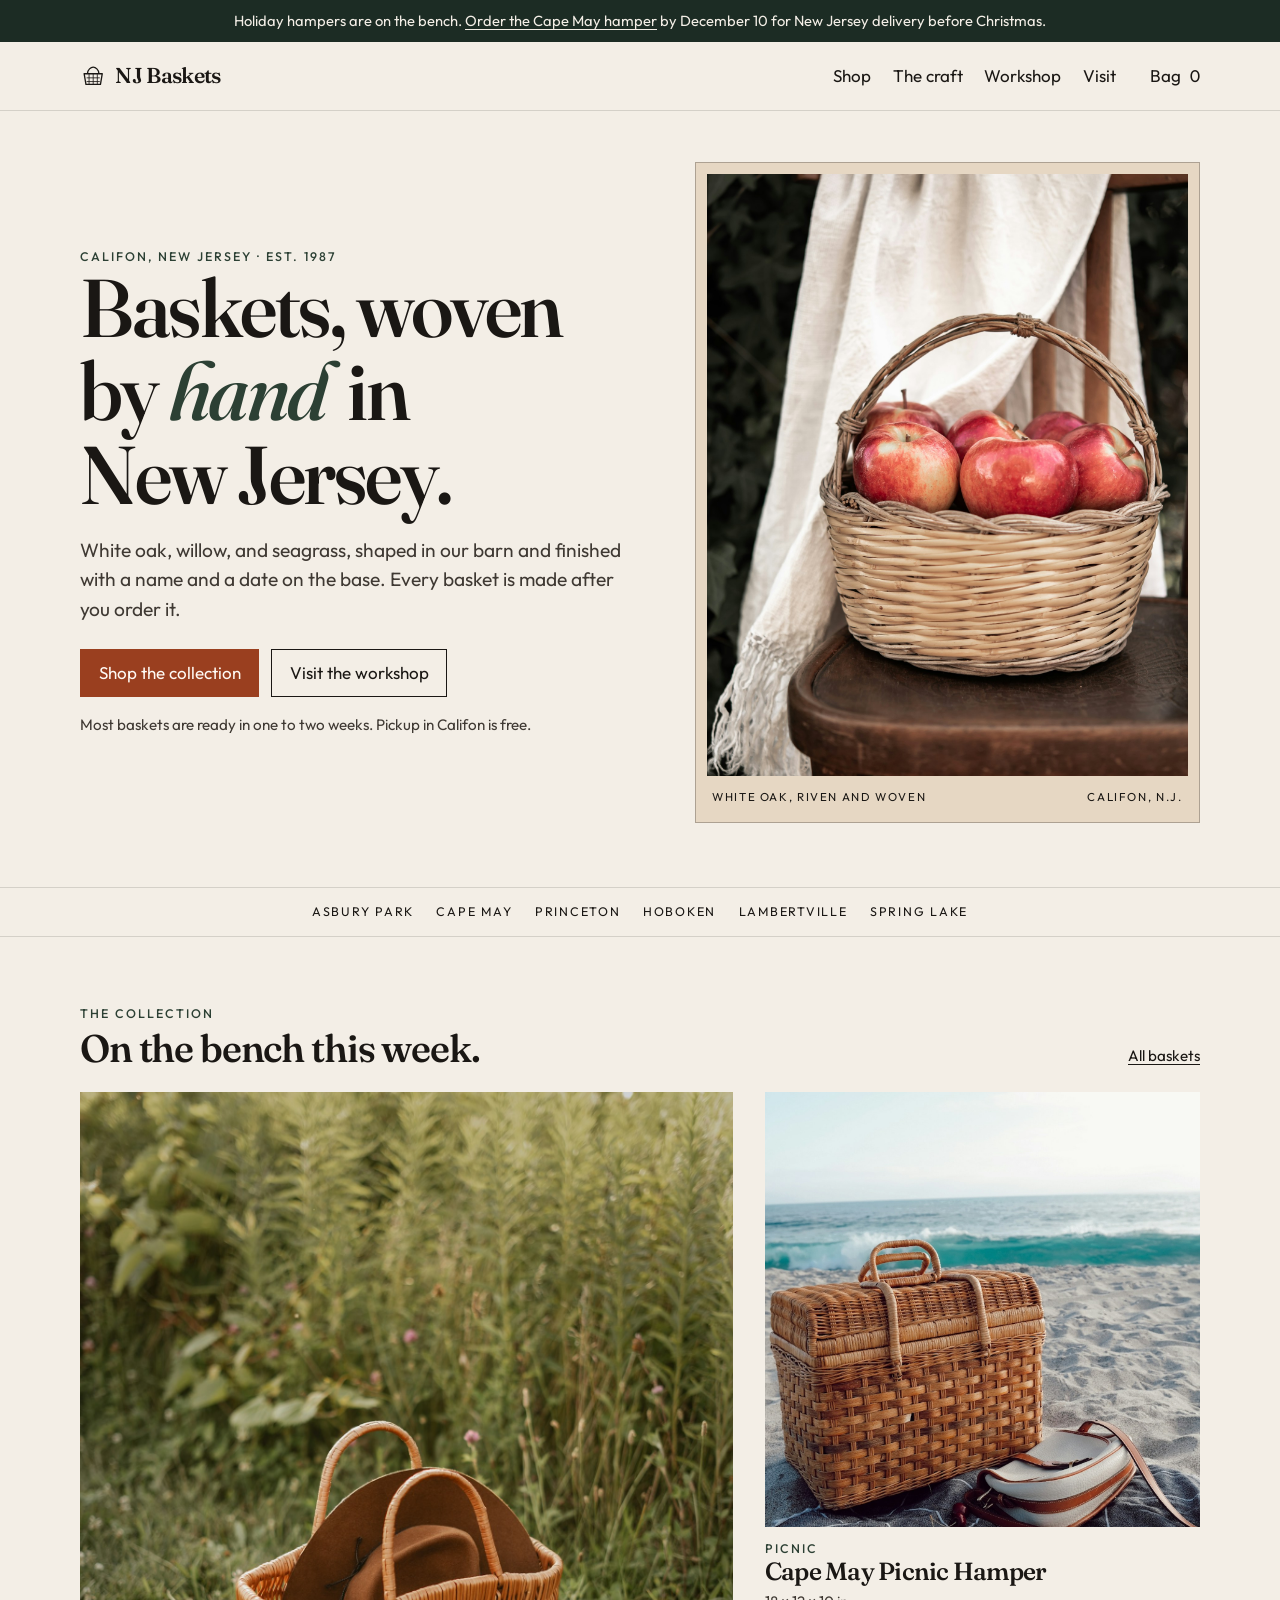
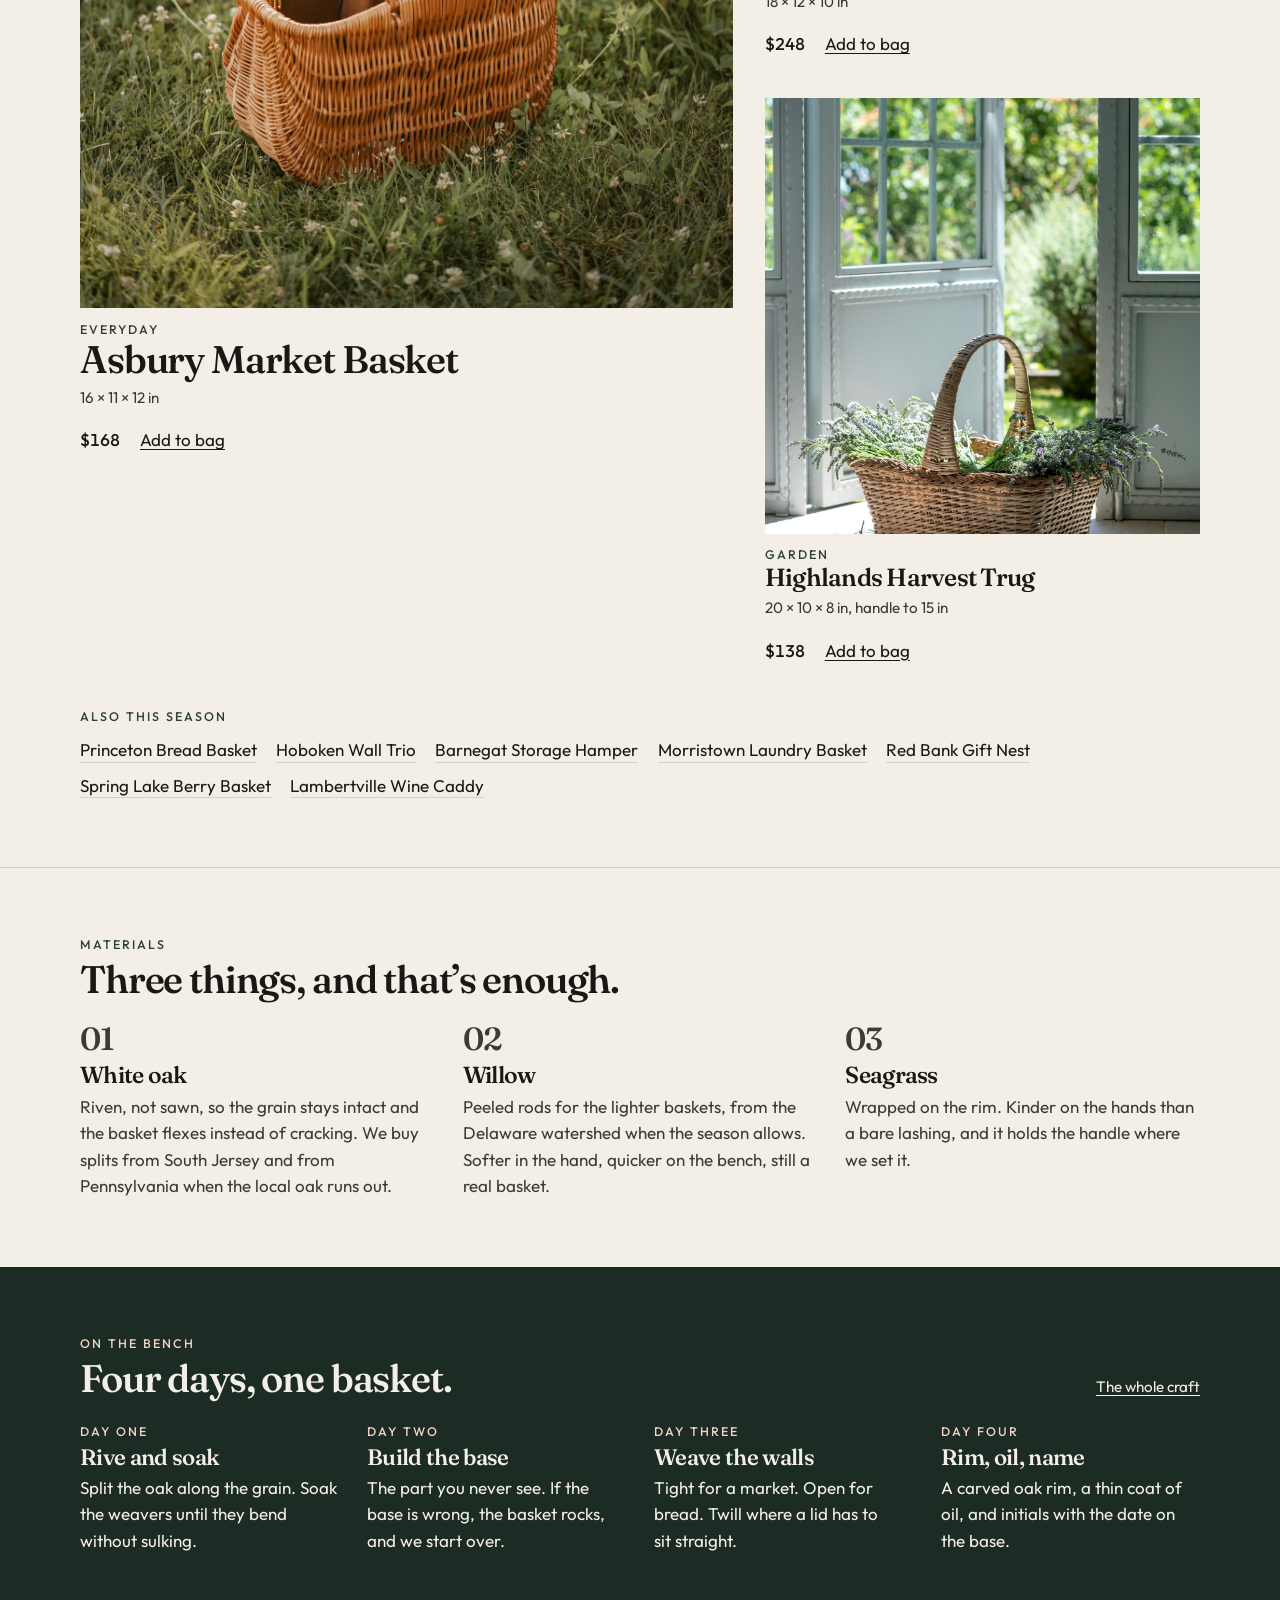
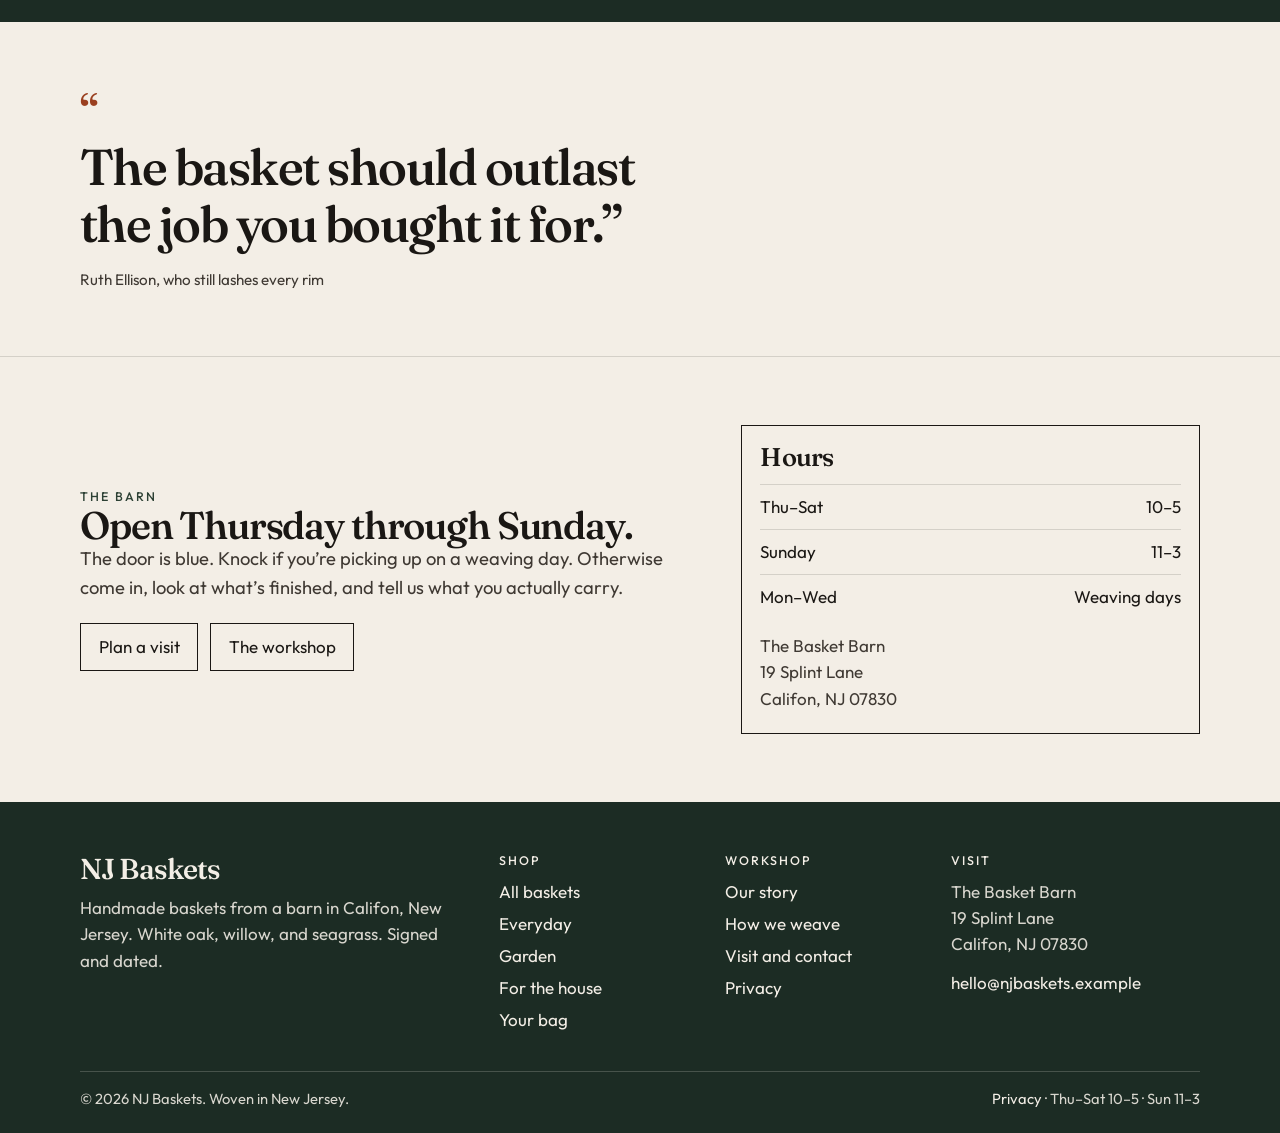
==== index.html @ c44dd6b9 "made site" ====
<!DOCTYPE html>
<html lang="en">
<head>
  <meta charset="utf-8">
  <meta name="viewport" content="width=device-width, initial-scale=1">
  <title>NJ Baskets · Handmade in New Jersey</title>
  <meta name="description" content="Handmade baskets woven to order in Califon, New Jersey. White oak, willow, and seagrass. Market baskets, picnic hampers, garden trugs, and more.">
  <link rel="icon" href="favicon.svg" type="image/svg+xml">
  <link rel="preconnect" href="https://fonts.googleapis.com">
  <link rel="preconnect" href="https://fonts.gstatic.com" crossorigin>
  <link href="https://fonts.googleapis.com/css2?family=Fraunces:ital,opsz,wght@0,9..144,500..700;1,9..144,500..700&family=Outfit:wght@400;500;600&display=swap" rel="stylesheet">
  <link rel="stylesheet" href="css/styles.css">
</head>
<body data-page="home">
  <a class="skip" href="#main">Skip to content</a>
  <div class="announce">
    <p class="wrap announce-inner">Holiday hampers are on the bench. <a href="basket.html?id=cape-may-hamper">Order the Cape May hamper</a> by December 10 for New Jersey delivery before Christmas.</p>
  </div>
  <header class="site-header">
    <div class="wrap header-bar">
      <a class="logo" href="index.html">
        <svg class="logo-mark" viewBox="0 0 32 32" aria-hidden="true" focusable="false">
          <path d="M5 13h22l-2.2 13H7.2L5 13z" fill="none" stroke="currentColor" stroke-width="1.6" stroke-linejoin="round"/>
          <path d="M9 13c.2-5 4.2-8 7-8s6.8 3 7 8" fill="none" stroke="currentColor" stroke-width="1.6"/>
          <path d="M11 13.5v12M16 13v12.5M21 13.5v12M8 18h16M8 22.5h16" stroke="currentColor" stroke-width="1"/>
        </svg>
        <span>NJ Baskets</span>
      </a>
      <button class="nav-toggle" type="button" aria-expanded="false" aria-controls="site-nav">Menu</button>
      <nav class="site-nav" id="site-nav" aria-label="Primary">
        <a href="shop.html">Shop</a>
        <a href="craft.html">The craft</a>
        <a href="about.html">Workshop</a>
        <a href="visit.html">Visit</a>
      </nav>
      <a class="bag-link" href="cart.html">Bag <span class="bag-count" data-cart-count>0</span></a>
    </div>
  </header>
  <main id="main">
    <div class="wrap hero">
      <div class="hero-grid">
        <div>
          <p class="kicker">Califon, New Jersey · Est. 1987</p>
          <h1>Baskets, woven by <em>hand</em> in New Jersey.</h1>
          <p class="lede">White oak, willow, and seagrass, shaped in our barn and finished with a name and a date on the base. Every basket is made after you order it.</p>
          <div class="actions">
            <a class="btn btn-primary" href="shop.html">Shop the collection</a>
            <a class="btn" href="visit.html">Visit the workshop</a>
          </div>
          <p class="fine">Most baskets are ready in one to two weeks. Pickup in Califon is free.</p>
        </div>
        <figure class="hero-figure">
          <img src="images/hero.jpg" width="1200" height="1500" alt="A woven market basket of red apples on a wooden chair, with a linen cloth behind it.">
          <figcaption>
            <span>White oak, riven and woven</span>
            <span>Califon, N.J.</span>
          </figcaption>
        </figure>
      </div>
    </div>
    <nav class="town-bar" aria-label="Baskets named for New Jersey places">
      <ul class="towns wrap">
        <li><a href="basket.html?id=asbury-market">Asbury Park</a></li>
        <li><a href="basket.html?id=cape-may-hamper">Cape May</a></li>
        <li><a href="basket.html?id=princeton-bread">Princeton</a></li>
        <li><a href="basket.html?id=hoboken-wall">Hoboken</a></li>
        <li><a href="basket.html?id=lambertville-caddy">Lambertville</a></li>
        <li><a href="basket.html?id=spring-lake-berry">Spring Lake</a></li>
      </ul>
    </nav>
    <section class="section">
      <div class="wrap">
        <div class="section-head">
          <div>
            <p class="kicker">The collection</p>
            <h2>On the bench this week.</h2>
          </div>
          <a href="shop.html">All baskets</a>
        </div>
        <noscript class="noscript">The basket pictures need JavaScript. Write <a href="mailto:hello@njbaskets.example">hello@njbaskets.example</a> and we’ll tell you what’s on the bench.</noscript>
        <div id="featured" class="featured-grid"></div>
        <div class="also">
          <p class="kicker">Also this season</p>
          <ul id="also-list" class="also-list"></ul>
        </div>
      </div>
    </section>
    <section class="section">
      <div class="wrap">
        <div class="section-head">
          <div>
            <p class="kicker">Materials</p>
            <h2>Three things, and that’s enough.</h2>
          </div>
        </div>
        <ul class="materials">
          <li>
            <p class="num">01</p>
            <h3>White oak</h3>
            <p>Riven, not sawn, so the grain stays intact and the basket flexes instead of cracking. We buy splits from South Jersey and from Pennsylvania when the local oak runs out.</p>
          </li>
          <li>
            <p class="num">02</p>
            <h3>Willow</h3>
            <p>Peeled rods for the lighter baskets, from the Delaware watershed when the season allows. Softer in the hand, quicker on the bench, still a real basket.</p>
          </li>
          <li>
            <p class="num">03</p>
            <h3>Seagrass</h3>
            <p>Wrapped on the rim. Kinder on the hands than a bare lashing, and it holds the handle where we set it.</p>
          </li>
        </ul>
      </div>
    </section>
    <section class="band">
      <div class="wrap band-inner">
        <div class="section-head">
          <div>
            <p class="kicker">On the bench</p>
            <h2>Four days, one basket.</h2>
          </div>
          <a href="craft.html">The whole craft</a>
        </div>
        <ol class="band-steps">
          <li>
            <p class="kicker">Day one</p>
            <h3>Rive and soak</h3>
            <p>Split the oak along the grain. Soak the weavers until they bend without sulking.</p>
          </li>
          <li>
            <p class="kicker">Day two</p>
            <h3>Build the base</h3>
            <p>The part you never see. If the base is wrong, the basket rocks, and we start over.</p>
          </li>
          <li>
            <p class="kicker">Day three</p>
            <h3>Weave the walls</h3>
            <p>Tight for a market. Open for bread. Twill where a lid has to sit straight.</p>
          </li>
          <li>
            <p class="kicker">Day four</p>
            <h3>Rim, oil, name</h3>
            <p>A carved oak rim, a thin coat of oil, and initials with the date on the base.</p>
          </li>
        </ol>
      </div>
    </section>
    <section class="section quote-section">
      <div class="wrap">
        <blockquote class="pull">
          <p>The basket should outlast the job you bought it for.”</p>
          <footer>Ruth Ellison, who still lashes every rim</footer>
        </blockquote>
      </div>
    </section>
    <section class="section">
      <div class="wrap workshop-tease">
        <div>
          <p class="kicker">The barn</p>
          <h2>Open Thursday through Sunday.</h2>
          <p class="lede">The door is blue. Knock if you’re picking up on a weaving day. Otherwise come in, look at what’s finished, and tell us what you actually carry.</p>
          <div class="actions" style="margin-top:1.25rem">
            <a class="btn" href="visit.html">Plan a visit</a>
            <a class="btn" href="about.html">The workshop</a>
          </div>
        </div>
        <div class="hours-card">
          <h3>Hours</h3>
          <dl class="hours-list">
            <div><dt>Thu–Sat</dt><dd>10–5</dd></div>
            <div><dt>Sunday</dt><dd>11–3</dd></div>
            <div><dt>Mon–Wed</dt><dd>Weaving days</dd></div>
          </dl>
          <p>The Basket Barn<br>19 Splint Lane<br>Califon, NJ 07830</p>
        </div>
      </div>
    </section>
  </main>
  <footer class="site-footer">
    <div class="wrap">
      <div class="footer-grid">
        <div>
          <a class="logo logo-footer" href="index.html">NJ Baskets</a>
          <p class="footer-note">Handmade baskets from a barn in Califon, New Jersey. White oak, willow, and seagrass. Signed and dated.</p>
        </div>
        <div>
          <h2>Shop</h2>
          <ul>
            <li><a href="shop.html">All baskets</a></li>
            <li><a href="shop.html?cat=Everyday">Everyday</a></li>
            <li><a href="shop.html?cat=Garden">Garden</a></li>
            <li><a href="shop.html?cat=Home">For the house</a></li>
            <li><a href="cart.html">Your bag</a></li>
          </ul>
        </div>
        <div>
          <h2>Workshop</h2>
          <ul>
            <li><a href="about.html">Our story</a></li>
            <li><a href="craft.html">How we weave</a></li>
            <li><a href="visit.html">Visit and contact</a></li>
            <li><a href="privacy.html">Privacy</a></li>
          </ul>
        </div>
        <div>
          <h2>Visit</h2>
          <p>The Basket Barn<br>19 Splint Lane<br>Califon, NJ 07830</p>
          <p style="margin-top:0.75rem"><a href="mailto:hello@njbaskets.example">hello@njbaskets.example</a></p>
        </div>
      </div>
      <div class="footer-base">
        <p>© 2026 NJ Baskets. Woven in New Jersey.</p>
        <p><a href="privacy.html">Privacy</a> · Thu–Sat 10–5 · Sun 11–3</p>
      </div>
    </div>
  </footer>
  <script src="js/products.js"></script>
  <script src="js/site.js"></script>
</body>
</html>
---- css/styles.css ----
:root {
  --paper: #f3eee6;
  --paper-2: #e7e0d4;
  --ink: #1a1714;
  --ink-soft: #3f3933;
  --moss: #2c4034;
  --moss-deep: #1c2c24;
  --clay: #9a3f1f;
  --clay-deep: #7c3016;
  --line: rgba(26, 23, 20, 0.14);
  --serif: "Fraunces", "Iowan Old Style", Palatino, "Palatino Linotype", Georgia, serif;
  --sans: Outfit, "Avenir Next", "Segoe UI", sans-serif;
  --shadow: 0 16px 40px rgba(26, 23, 20, 0.08);
  color-scheme: light;
}

*,
*::before,
*::after { box-sizing: border-box; }

* { margin: 0; }

html { scroll-padding-top: 5rem; }

body {
  min-height: 100vh;
  font-family: var(--sans);
  font-size: 1.0625rem;
  line-height: 1.55;
  font-weight: 400;
  color: var(--ink);
  background: var(--paper);
  -webkit-font-smoothing: antialiased;
  text-rendering: optimizeLegibility;
}

img, svg { display: block; max-width: 100%; }

button, input, select, textarea { font: inherit; color: inherit; }

button { cursor: pointer; }

ul, ol { list-style: none; padding: 0; }

a { color: inherit; text-underline-offset: 0.18em; }

h1, h2, h3, .logo, .pull, .person-mark, .num, .facts strong, .detail-price {
  font-family: var(--serif);
  font-optical-sizing: auto;
  font-weight: 560;
  letter-spacing: -0.03em;
  line-height: 1.05;
}

h1, h2, h3, p { text-wrap: pretty; }

h1, h2 { text-wrap: balance; }

h1 { font-size: clamp(2.7rem, 6vw, 5.2rem); line-height: 0.96; }

h2 { font-size: clamp(1.8rem, 3vw, 2.6rem); }

h3 { font-size: 1.45rem; }

::selection { background: #e7c2b0; color: var(--ink); }

:focus-visible {
  outline: 2px solid var(--ink);
  outline-offset: 3px;
}

[hidden] { display: none !important; }

.sr-only {
  position: absolute;
  width: 1px;
  height: 1px;
  padding: 0;
  margin: -1px;
  overflow: hidden;
  clip: rect(0, 0, 0, 0);
  white-space: nowrap;
  border: 0;
}

.wrap {
  width: min(1120px, calc(100% - 2rem));
  margin-inline: auto;
}

.skip {
  position: absolute;
  left: 1rem;
  top: -4rem;
  background: var(--ink);
  color: var(--paper);
  padding: 0.55rem 0.8rem;
  z-index: 80;
  text-decoration: none;
}

.skip:focus { top: 0.75rem; }

.kicker {
  font-family: var(--sans);
  font-size: 0.78rem;
  font-weight: 500;
  letter-spacing: 0.16em;
  text-transform: uppercase;
  color: var(--moss);
  line-height: 1.4;
}

.lede {
  font-size: 1.15rem;
  max-width: 40rem;
  color: var(--ink-soft);
}

.fine { color: var(--ink-soft); font-size: 0.95rem; }

.fine a, .lede a, .prose a, .announce a { text-decoration: underline; }

.announce {
  background: var(--moss-deep);
  color: var(--paper);
  font-size: 0.92rem;
}

.announce-inner { padding: 0.6rem 0; text-align: center; }

.announce a { color: inherit; }

.site-header {
  position: sticky;
  top: 0;
  z-index: 30;
  background: var(--paper);
  border-bottom: 1px solid var(--line);
}

.header-bar {
  display: flex;
  align-items: center;
  gap: 0.75rem;
  min-height: 4.25rem;
}

.logo {
  display: inline-flex;
  align-items: center;
  gap: 0.55rem;
  text-decoration: none;
  font-size: 1.35rem;
  color: var(--ink);
}

.logo-mark { width: 1.65rem; height: 1.65rem; flex: none; }

.site-nav {
  margin-left: auto;
  display: flex;
  align-items: center;
  gap: 1.35rem;
}

.site-nav a, .bag-link, .towns a, .site-footer a, .crumbs a, .card-link {
  text-decoration: none;
}

.site-nav a:hover,
.bag-link:hover,
.towns a:hover,
.site-footer a:hover,
.crumbs a:hover { text-decoration: underline; }

.site-nav a[aria-current="page"],
.bag-link[aria-current="page"] { text-decoration: underline; text-underline-offset: 0.28em; }

.bag-link { margin-left: 1.4rem; white-space: nowrap; }

.bag-count { font-variant-numeric: tabular-nums; margin-left: 0.3rem; }

.nav-toggle {
  display: none;
  background: transparent;
  border: 1px solid var(--ink);
  min-height: 2.5rem;
  padding: 0 0.7rem;
}

.hero { padding: 2.6rem 0 3.2rem; }

.hero h1 { font-size: clamp(3rem, 6.4vw, 5.5rem); line-height: 1.02; }

.hero h1 em { font-style: italic; font-weight: 520; color: var(--moss); padding-right: 0.12em; }

.hero .lede { margin: 1.2rem 0 1.5rem; font-size: 1.2rem; }

.hero-grid, .detail, .visit-layout, .cart-layout, .split, .workshop-tease, .two, .featured-grid {
  display: grid;
  gap: 2rem;
}

.hero-figure {
  margin: 0;
  background: #e6d7c3;
  padding: 0.75rem 0.75rem 0.9rem;
  box-shadow: inset 0 0 0 1px rgba(26, 23, 20, 0.28);
}

.hero-figure img {
  width: 100%;
  height: auto;
  aspect-ratio: 4 / 5;
  object-fit: cover;
}

.hero-figure figcaption {
  display: flex;
  justify-content: space-between;
  gap: 1rem;
  padding: 0.75rem 0.35rem 0.15rem;
  font-size: 0.72rem;
  letter-spacing: 0.14em;
  text-transform: uppercase;
}

.actions { display: flex; flex-wrap: wrap; gap: 0.75rem; }

.hero .fine { margin-top: 1rem; }

.btn, .nav-toggle, .filters button, .text-btn, .qty button {
  transition: background-color 160ms ease, color 160ms ease, border-color 160ms ease;
}

.btn {
  display: inline-flex;
  align-items: center;
  justify-content: center;
  min-height: 3rem;
  padding: 0.7rem 1.1rem;
  border: 1px solid var(--ink);
  background: transparent;
  text-decoration: none;
  line-height: 1;
}

.btn:hover { background: var(--ink); color: var(--paper); }

.btn-primary {
  background: var(--clay);
  border-color: var(--clay);
  color: #fffaf4;
}

.btn-primary:hover { background: var(--clay-deep); border-color: var(--clay-deep); color: #fffaf4; }

.town-bar {
  border-top: 1px solid var(--line);
  border-bottom: 1px solid var(--line);
}

.towns {
  display: flex;
  flex-wrap: wrap;
  justify-content: center;
  gap: 0.7rem 1.4rem;
  padding: 0.9rem 0;
  font-size: 0.78rem;
  letter-spacing: 0.14em;
  text-transform: uppercase;
}

.section { padding: 4.25rem 0; }

.section + .section { border-top: 1px solid var(--line); }

.section-head {
  display: flex;
  justify-content: space-between;
  align-items: end;
  gap: 1rem;
  margin-bottom: 1.5rem;
}

.section-head .kicker { margin-bottom: 0.35rem; }

.section-head a { text-decoration: underline; text-underline-offset: 0.2em; font-size: 0.95rem; }

.product-grid, .feature-side {
  display: grid;
  gap: 2rem 1.25rem;
}

.product-card { display: flex; flex-direction: column; min-width: 0; }

.card-link {
  color: inherit;
  display: grid;
  gap: 0.8rem;
}

.card-link:hover h2,
.card-link:hover h3 { text-decoration: underline; text-underline-offset: 0.14em; }

.card-art {
  position: relative;
  aspect-ratio: 1;
  overflow: hidden;
}

.card-art img,
.detail-art img,
.cart-thumb img {
  position: absolute;
  inset: 0;
  width: 100%;
  height: 100%;
  object-fit: cover;
}

.card-link:hover .card-art { filter: brightness(0.97); }

.card-copy h2, .card-copy h3 { font-size: 1.55rem; line-height: 1.12; }

.card-size { color: var(--ink-soft); font-size: 0.95rem; margin-top: 0.3rem; }

.card-buy {
  display: flex;
  justify-content: flex-start;
  align-items: baseline;
  gap: 1.25rem;
  margin-top: 0.55rem;
}

.price { font-variant-numeric: tabular-nums; font-weight: 500; }

.text-btn {
  background: none;
  border: 0;
  padding: 0.35rem 0;
  min-height: 2.75rem;
  text-decoration: underline;
  text-underline-offset: 0.18em;
}

.text-btn:hover { color: var(--clay); }

.panel-sand { background: #e7dccb; }
.panel-moss { background: #d7e0d8; }
.panel-clay { background: #f0d9cc; }
.panel-ink { background: #e4ddd2; }

.also { margin-top: 2.2rem; display: grid; gap: 0.75rem; }

.also-list { display: flex; flex-wrap: wrap; gap: 0.55rem 1.2rem; }

.also-list a {
  text-decoration: none;
  border-bottom: 1px solid var(--line);
  padding-bottom: 0.1rem;
}

.also-list a:hover { border-color: var(--ink); }

.materials, .people, .band-steps { display: grid; gap: 1.75rem; }

.num, .person-mark {
  font-size: 2rem;
  color: var(--clay);
  line-height: 1;
}

.materials h3, .person h3 { margin: 0.45rem 0; }

.materials p, .person p, .prose p, .seasons p { color: var(--ink-soft); }

.band { background: var(--moss-deep); color: var(--paper); }

.band-inner { padding: 4.25rem 0; }

.band .kicker { color: #f0d2c4; }

.band a { color: inherit; }

.band :focus-visible, .site-footer :focus-visible { outline-color: #fffaf4; }

.band-steps { margin-top: 0.5rem; }

.steps { display: grid; }

.page > section:not(.section) { margin-top: 2.5rem; }

.prose h2:not(:first-child) { margin-top: 0.85rem; }

.band-steps li, .steps li { display: grid; gap: 0.35rem; align-content: start; }

.band-steps h3 { font-size: 1.4rem; }

.pull {
  max-width: 12em;
  font-size: clamp(2rem, 4vw, 3.15rem);
  line-height: 1.12;
}

.pull p::before {
  content: "“";
  display: block;
  color: var(--clay);
  font-size: 0.85em;
  line-height: 1;
  margin-bottom: 0.15em;
}

.pull footer {
  margin-top: 1.15rem;
  font-family: var(--sans);
  font-size: 0.95rem;
  font-weight: 400;
  letter-spacing: 0;
  color: var(--ink-soft);
}

.hours-card {
  border: 1px solid var(--ink);
  padding: 1.15rem 1.15rem 1.3rem;
  display: grid;
  gap: 0.85rem;
}

.hours-card h2, .hours-card h3 { font-size: 1.6rem; }

.hours-list div, .specs div, .cart-line, .subtotal-row, .seasons li, .steps li {
  border-top: 1px solid var(--line);
}

.hours-list div {
  display: flex;
  justify-content: space-between;
  gap: 1rem;
  padding: 0.55rem 0;
}

.hours-card p { color: var(--ink-soft); }

.page { padding-bottom: 4rem; }

.page-intro { padding: 3rem 0 1.4rem; }

.page-intro .kicker { margin-bottom: 0.7rem; }

.page-intro .lede { margin-top: 0.9rem; }

.prose { max-width: 40rem; display: grid; gap: 1rem; }

.facts {
  display: grid;
  grid-template-columns: 1fr 1fr;
  gap: 1px;
  background: var(--line);
  border: 1px solid var(--line);
  margin: 2.2rem 0;
}

.facts div { background: var(--paper); padding: 1rem; }

.facts strong { display: block; font-size: 1.8rem; margin-bottom: 0.25rem; }

.facts span, .role { color: var(--ink-soft); }

.role { font-size: 0.95rem; margin: 0.2rem 0 0.55rem; }

.person-mark { font-size: 2.8rem; }

.seasons { margin-top: 1rem; }

.seasons li, .steps li { padding: 1rem 0; }

.care { display: grid; gap: 0.75rem; }

.care li {
  padding: 0.15rem 0 0.15rem 0.9rem;
  border-left: 2px solid var(--clay);
  color: var(--ink-soft);
}

.filters {
  display: flex;
  flex-wrap: wrap;
  gap: 0.5rem;
  margin: 0.4rem 0 0.8rem;
}

.filters button {
  background: transparent;
  border: 1px solid var(--line);
  min-height: 2.6rem;
  padding: 0.3rem 0.75rem;
}

.filters button[aria-pressed="true"] {
  background: var(--ink);
  border-color: var(--ink);
  color: var(--paper);
}

.filter-count { opacity: 0.7; margin-left: 0.2rem; font-variant-numeric: tabular-nums; }

#shop-count { margin-bottom: 1.4rem; }

.custom-note, .wholesale {
  margin-top: 3rem;
  padding-top: 1.5rem;
  border-top: 1px solid var(--line);
  display: grid;
  gap: 0.8rem;
  max-width: 38rem;
}

.noscript {
  padding: 0.9rem 1rem;
  border: 1px solid var(--line);
  margin-bottom: 1rem;
}

.crumbs { font-size: 0.9rem; margin-bottom: 0.8rem; }

.detail-art {
  position: relative;
  aspect-ratio: 4 / 5;
  min-height: 320px;
  overflow: hidden;
}

.detail-copy h1 { font-size: clamp(2.4rem, 4.4vw, 4rem); }

.detail-price { font-size: 2rem; margin: 0.55rem 0 0.35rem; }

.detail-copy .lede { margin: 0.4rem 0 0.2rem; }

.buy-row { display: flex; flex-wrap: wrap; gap: 0.75rem; margin: 1.15rem 0 0.75rem; }

.buy-row .btn { flex: 1 1 12rem; }

.qty {
  display: inline-flex;
  border: 1px solid var(--ink);
  background: var(--paper);
}

.qty button, .qty input {
  width: 2.75rem;
  height: 2.75rem;
  border: 0;
  background: transparent;
  text-align: center;
}

.qty input { width: 2.5rem; }

.specs { margin: 1.4rem 0 1.2rem; }

.specs div {
  display: grid;
  grid-template-columns: 7.2rem 1fr;
  gap: 0.8rem;
  padding: 0.7rem 0;
}

.specs dt {
  font-size: 0.75rem;
  letter-spacing: 0.12em;
  text-transform: uppercase;
  padding-top: 0.25rem;
}

.bench-note {
  margin-top: 1.2rem;
  padding-left: 0.9rem;
  border-left: 2px solid var(--clay);
  font-family: var(--serif);
  font-size: 1.35rem;
  line-height: 1.3;
  letter-spacing: -0.02em;
}

.related { padding-bottom: 1rem; }

.related h2 { margin-bottom: 1.2rem; }

.cart-line {
  display: grid;
  grid-template-columns: 88px 1fr;
  gap: 0.9rem;
  padding: 1.05rem 0;
}

.cart-thumb {
  position: relative;
  display: block;
  aspect-ratio: 1;
  text-decoration: none;
  overflow: hidden;
}

.cart-heading {
  display: flex;
  justify-content: space-between;
  gap: 0.8rem;
  align-items: baseline;
}

.cart-line h2 { font-size: 1.3rem; }

.cart-line h2 a { text-decoration: none; }

.cart-line h2 a:hover { text-decoration: underline; }

.cart-controls { display: flex; align-items: center; gap: 0.9rem; margin-top: 0.45rem; flex-wrap: wrap; }

.subtotal-row {
  display: flex;
  justify-content: space-between;
  gap: 1rem;
  padding: 1rem 0;
  border-top: 1px solid var(--ink);
  font-size: 1.1rem;
}

.order-panel {
  border: 1px solid var(--ink);
  padding: 1.1rem;
}

.order-panel h2 { font-size: 1.7rem; margin-bottom: 0.35rem; }

.order-panel .fine { margin-bottom: 1rem; }

.empty-state { display: grid; gap: 0.8rem; max-width: 34rem; padding: 0.5rem 0 1rem; }

.form, .form-success, .receipt-card { display: grid; gap: 0.95rem; }

.form-row { display: grid; gap: 0.95rem; }

.field { display: grid; gap: 0.35rem; }

.field label { font-size: 0.92rem; font-weight: 500; }

.req { color: var(--clay); }

input, select, textarea {
  width: 100%;
  background: transparent;
  border: 1px solid rgba(26, 23, 20, 0.35);
  border-radius: 0;
  padding: 0.7rem 0.75rem;
  min-height: 3rem;
}

textarea { min-height: 8rem; resize: vertical; }

input:focus-visible, select:focus-visible, textarea:focus-visible {
  outline: 2px solid var(--ink);
  outline-offset: 2px;
  border-color: var(--ink);
}

[aria-invalid="true"] { border-color: var(--clay); }

.field-error, .form-alert { color: var(--clay); font-size: 0.92rem; }

.form-alert { margin-bottom: 0.2rem; }

.note-preview {
  white-space: pre-wrap;
  overflow-wrap: anywhere;
  font-family: ui-monospace, "SFMono-Regular", Menlo, Consolas, monospace;
  font-size: 0.85rem;
  line-height: 1.45;
  background: var(--paper-2);
  padding: 1rem;
}

.map-card { margin: 0; display: grid; gap: 0.55rem; }

.map-card svg { width: 100%; height: auto; border: 1px solid var(--line); background: #e7e0d4; }

.map-card figcaption { color: var(--ink-soft); font-size: 0.92rem; }

.site-footer {
  background: var(--moss-deep);
  color: var(--paper);
  padding: 3.25rem 0 1.4rem;
}

.footer-grid { display: grid; gap: 2rem; }

.site-footer h2 {
  font-family: var(--sans);
  font-size: 0.78rem;
  font-weight: 500;
  letter-spacing: 0.16em;
  text-transform: uppercase;
  margin-bottom: 0.75rem;
}

.site-footer p, .site-footer li { color: rgba(243, 238, 230, 0.88); }

.site-footer a { color: var(--paper); }

.footer-grid ul { display: grid; gap: 0.35rem; }

.logo-footer {
  display: inline-block;
  margin-bottom: 0.7rem;
  font-size: 1.8rem;
  text-decoration: none;
}

.footer-note { max-width: 28rem; }

.footer-base {
  display: flex;
  flex-wrap: wrap;
  justify-content: space-between;
  gap: 0.45rem 1rem;
  margin-top: 2.4rem;
  padding-top: 1rem;
  border-top: 1px solid rgba(243, 238, 230, 0.2);
  font-size: 0.92rem;
}

.toast {
  position: fixed;
  bottom: 1rem;
  left: 50%;
  transform: translateX(-50%) translateY(0.6rem);
  background: var(--ink);
  color: var(--paper);
  padding: 0.8rem 1rem;
  opacity: 0;
  pointer-events: none;
  z-index: 60;
  max-width: min(32rem, calc(100% - 2rem));
  transition: opacity 160ms ease, transform 160ms ease;
}

.toast.is-on {
  opacity: 1;
  transform: translateX(-50%) translateY(0);
  pointer-events: auto;
}

.toast a { color: inherit; }

@media (min-width: 720px) {
  .form-row { grid-template-columns: 1fr 1fr; }
  .product-grid { grid-template-columns: 1fr 1fr; }
  .facts { grid-template-columns: repeat(4, 1fr); }
  .seasons li { grid-template-columns: 8rem 1fr; gap: 1rem; align-items: baseline; }
}

@media (min-width: 800px) {
  .split, .workshop-tease, .two, .people { grid-template-columns: 1.15fr 0.85fr; gap: 2.5rem; align-items: start; }
  .people { grid-template-columns: repeat(3, 1fr); }
  .materials { grid-template-columns: repeat(3, 1fr); }
  .footer-grid { grid-template-columns: 1.4fr 0.7fr 0.7fr 0.9fr; }
  .workshop-tease { align-items: center; }
  .split { align-items: end; }
}

@media (min-width: 900px) {
  .hero-grid { grid-template-columns: 1.05fr 0.95fr; gap: 3.5rem; align-items: center; }
  .hero { padding-top: 3.2rem; padding-bottom: 4rem; }
  .featured-grid { grid-template-columns: 1.35fr 0.9fr; align-items: stretch; }
  .feature-side { align-content: stretch; }
  .feature-main .card-art { aspect-ratio: 4 / 5; min-height: 100%; }
  .feature-main .card-copy h3 { font-size: clamp(2rem, 3vw, 2.7rem); }
  .detail { grid-template-columns: 1.05fr 0.95fr; gap: 3rem; align-items: start; }
  .detail-art { position: sticky; top: 5.5rem; min-height: 460px; }
  .visit-layout, .cart-layout { grid-template-columns: 0.92fr 1.08fr; align-items: start; gap: 2.5rem; }
  .cart-layout { grid-template-columns: 1.15fr 0.85fr; }
  .cart-layout.is-single { grid-template-columns: minmax(0, 40rem); }
  .order-panel { position: sticky; top: 5.5rem; }
  .band-steps { grid-template-columns: repeat(4, 1fr); }
  .steps { grid-template-columns: 1fr 1fr; }
  .product-grid { grid-template-columns: 1fr 1fr 1fr; }
  .feature-side .product-card { grid-template-columns: unset; }
}

@media (max-width: 760px) {
  .nav-toggle { display: inline-flex; margin-left: auto; }
  .site-nav {
    display: none;
    position: absolute;
    left: 0;
    right: 0;
    top: 100%;
    margin: 0;
    flex-direction: column;
    align-items: flex-start;
    gap: 0.85rem;
    padding: 0.4rem 1.15rem 1.2rem;
    background: var(--paper);
    border-bottom: 1px solid var(--line);
    box-shadow: var(--shadow);
  }
  .site-nav.is-open { display: flex; }
  .bag-link { margin-left: 0.65rem; }
  .announce { font-size: 0.84rem; }
  .hero-figure figcaption { letter-spacing: 0.08em; }
}

@media (prefers-reduced-motion: reduce) {
  *,
  *::before,
  *::after {
    animation-duration: 0.01ms !important;
    animation-iteration-count: 1 !important;
    transition-duration: 0.01ms !important;
    scroll-behavior: auto !important;
  }
}
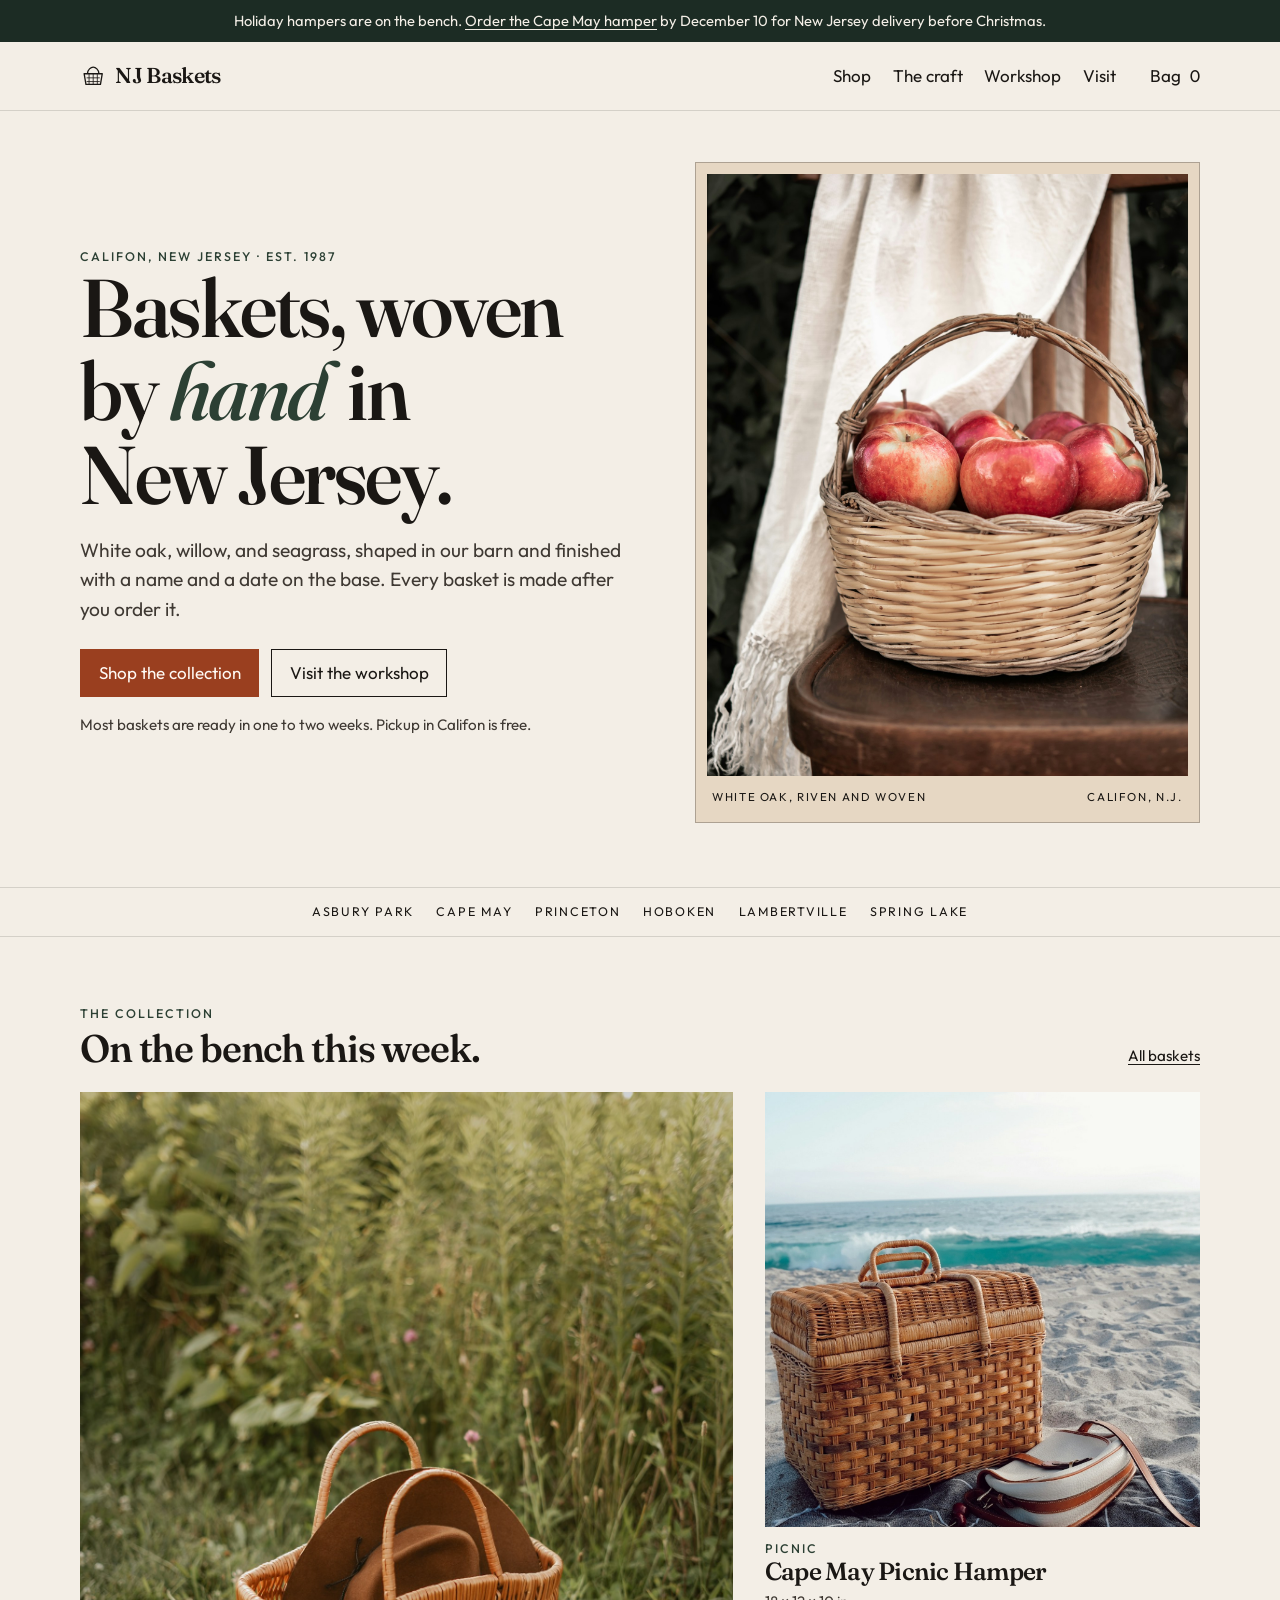
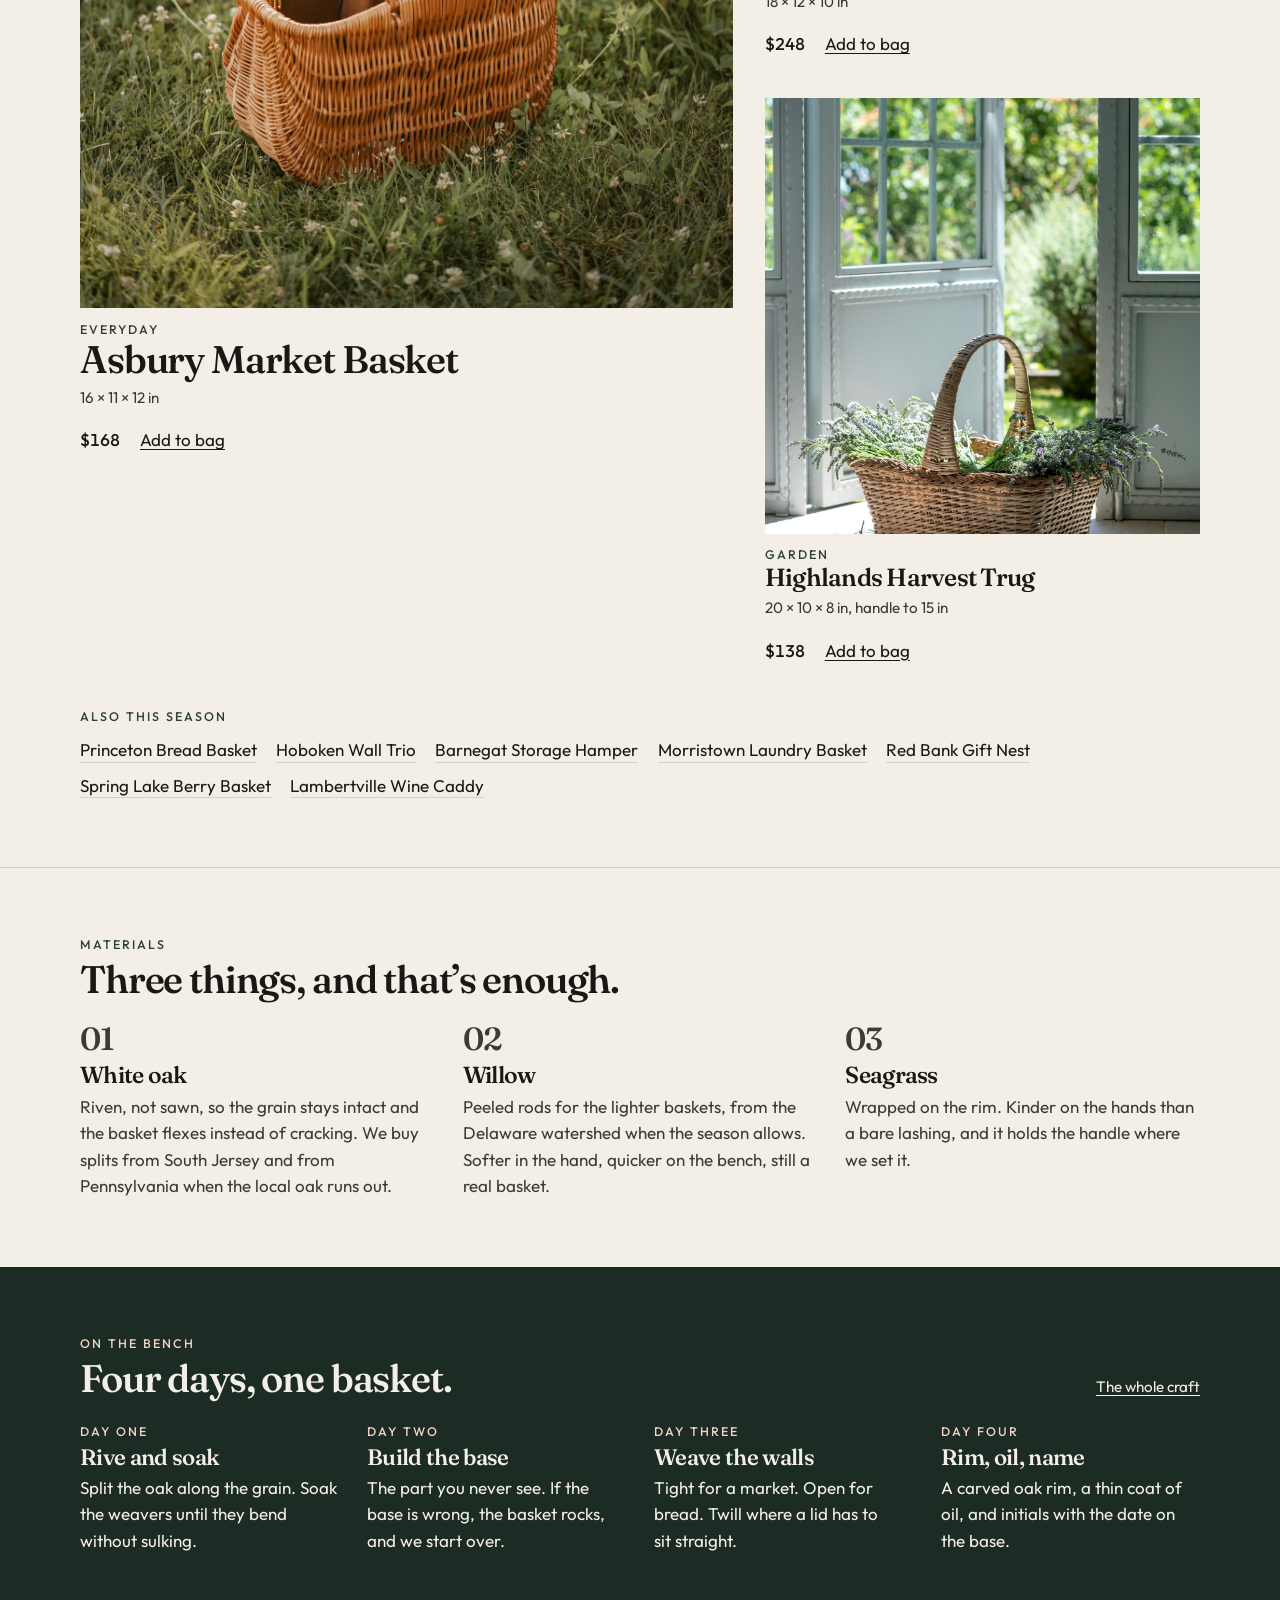
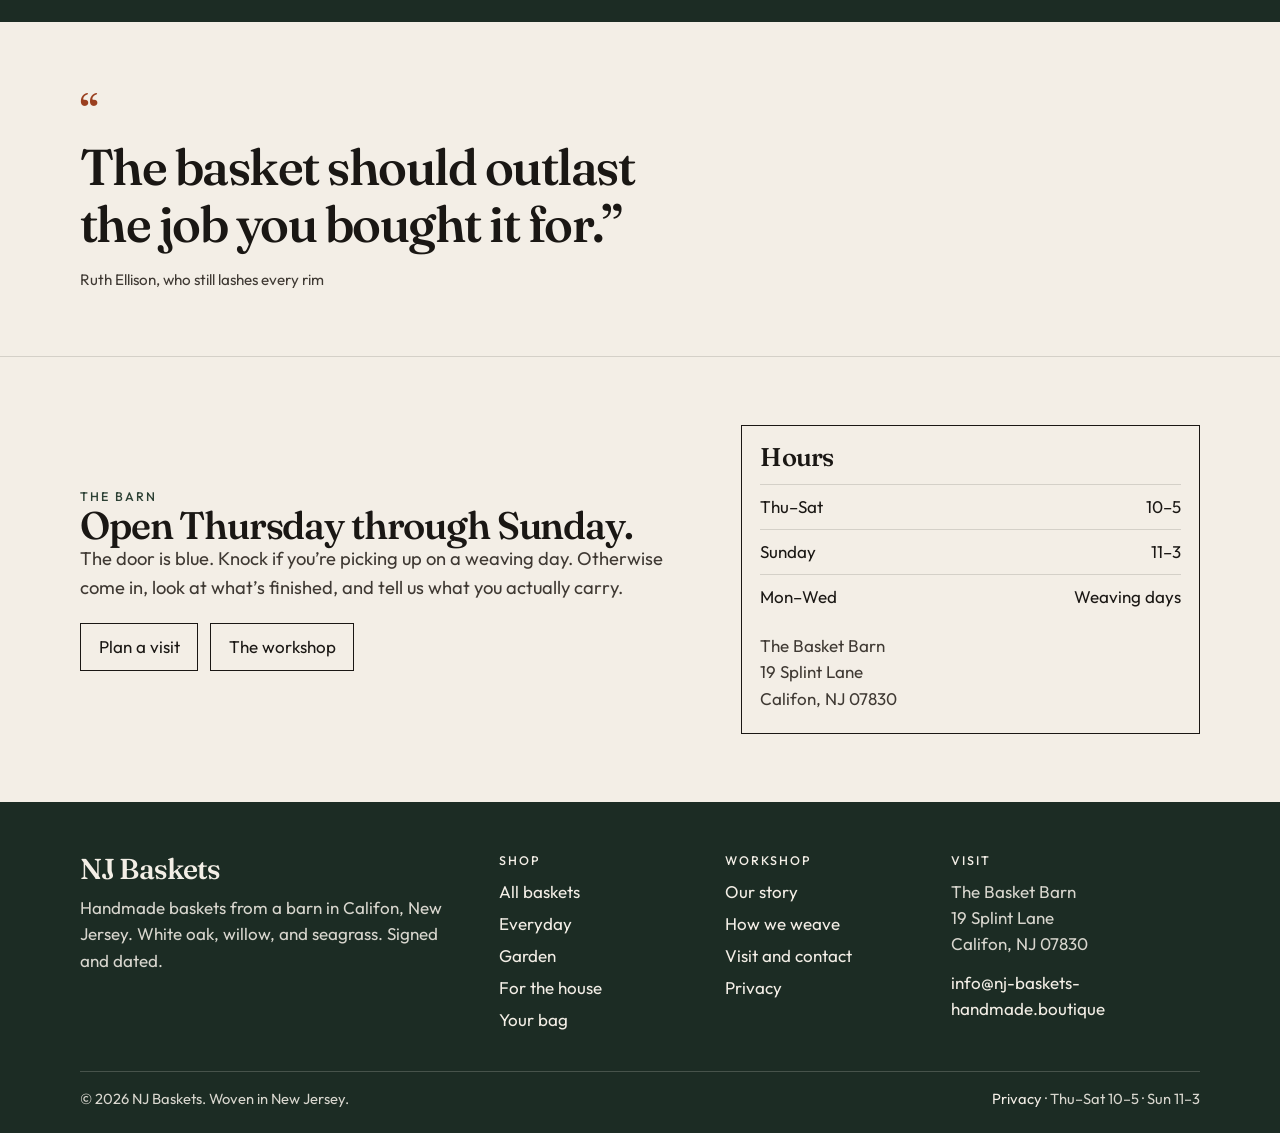
==== commit b7bc910b: "update email" ====
--- a/index.html
+++ b/index.html
@@ -77,7 +77,7 @@
           </div>
           <a href="shop.html">All baskets</a>
         </div>
-        <noscript class="noscript">The basket pictures need JavaScript. Write <a href="mailto:hello@njbaskets.example">hello@njbaskets.example</a> and we’ll tell you what’s on the bench.</noscript>
+        <noscript class="noscript">The basket pictures need JavaScript. Write <a href="mailto:info@nj-baskets-handmade.boutique">info@nj-baskets-handmade.boutique</a> and we’ll tell you what’s on the bench.</noscript>
         <div id="featured" class="featured-grid"></div>
         <div class="also">
           <p class="kicker">Also this season</p>
@@ -205,7 +205,7 @@
         <div>
           <h2>Visit</h2>
           <p>The Basket Barn<br>19 Splint Lane<br>Califon, NJ 07830</p>
-          <p style="margin-top:0.75rem"><a href="mailto:hello@njbaskets.example">hello@njbaskets.example</a></p>
+          <p style="margin-top:0.75rem"><a href="mailto:info@nj-baskets-handmade.boutique">info@nj-baskets-handmade.boutique</a></p>
         </div>
       </div>
       <div class="footer-base">
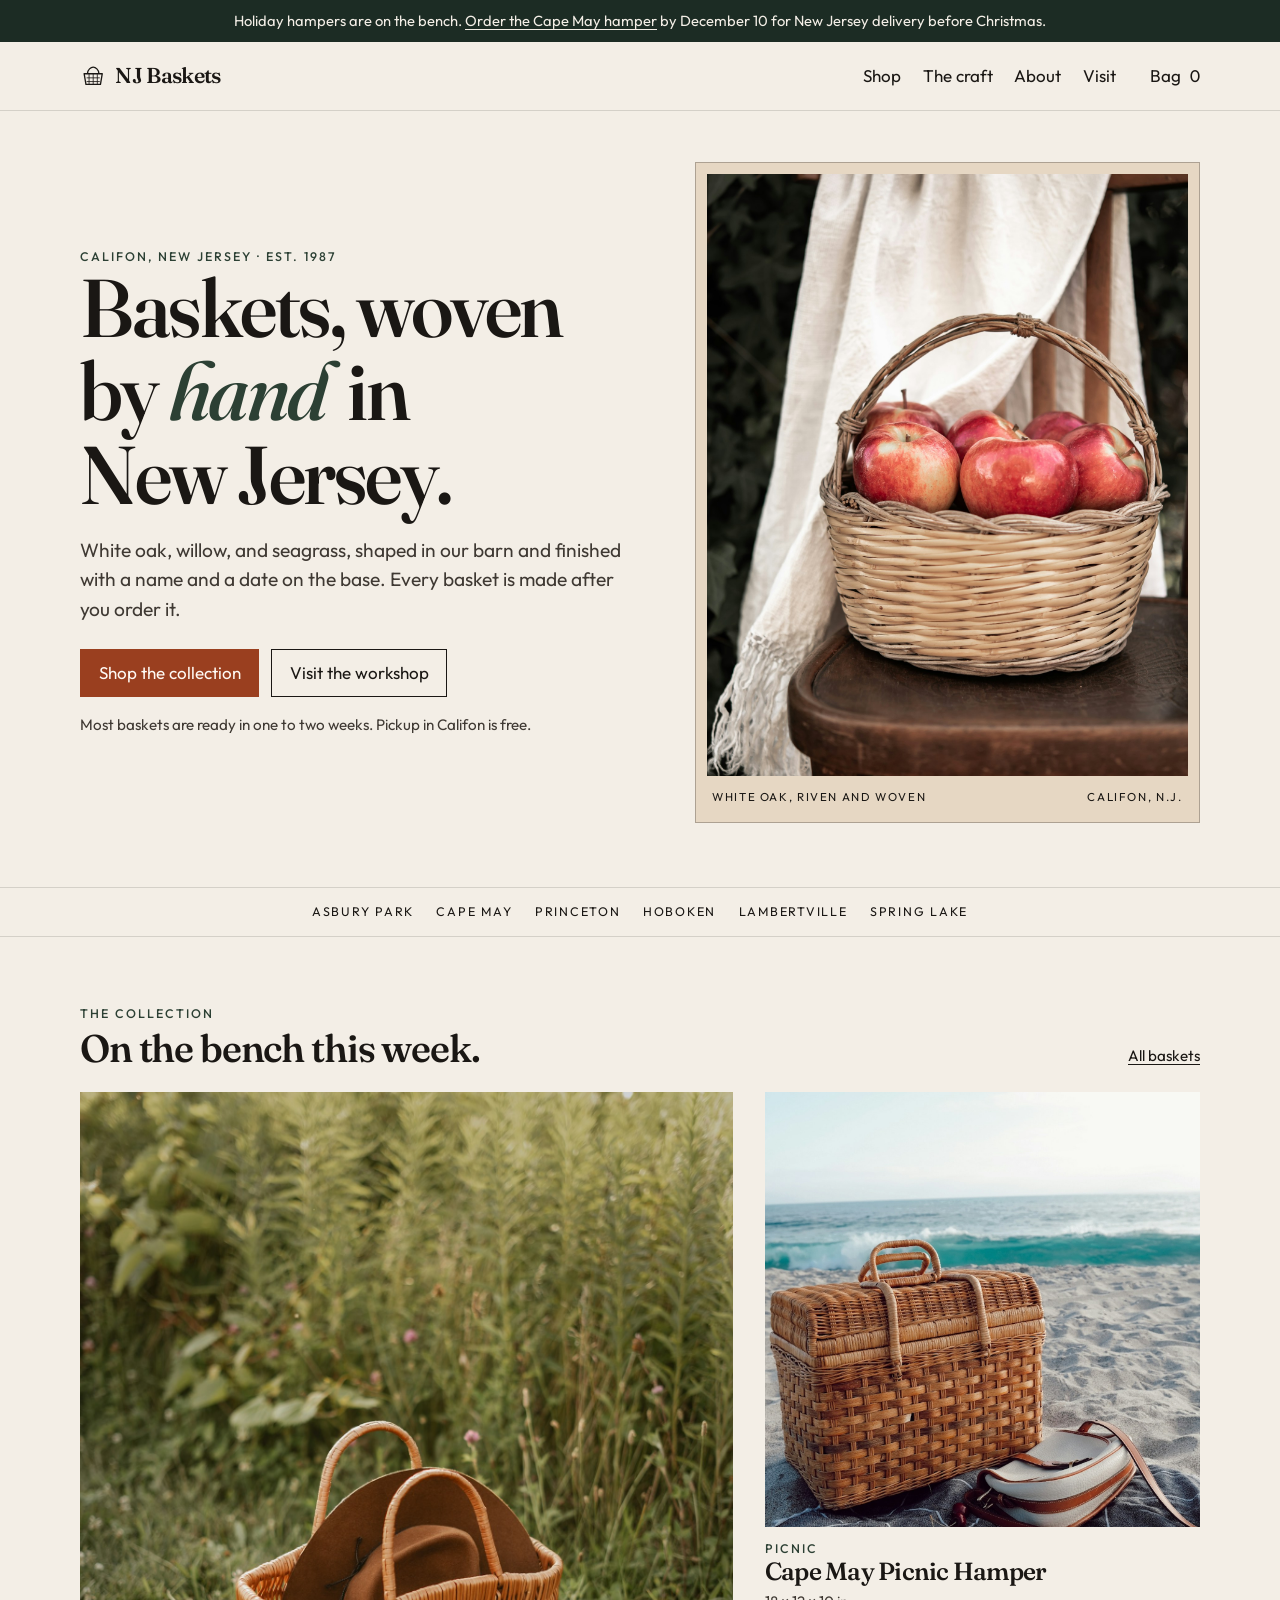
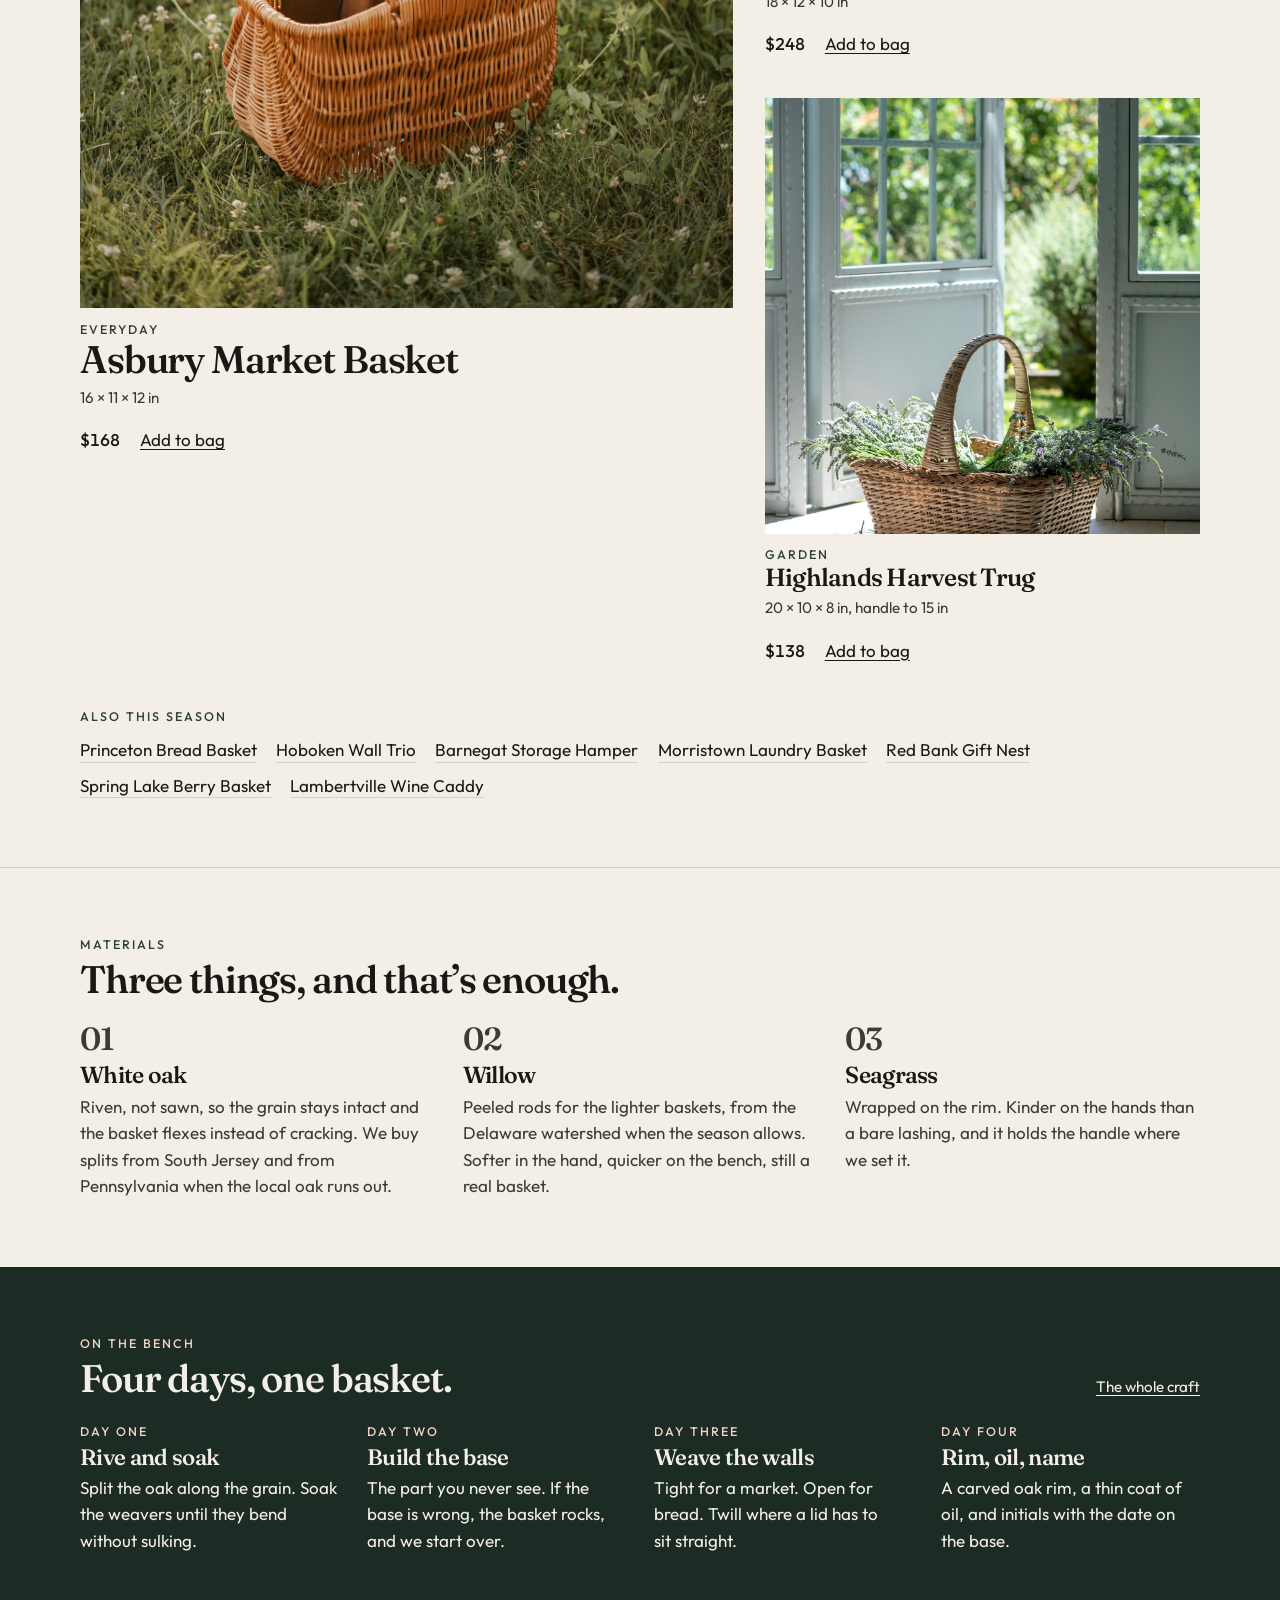
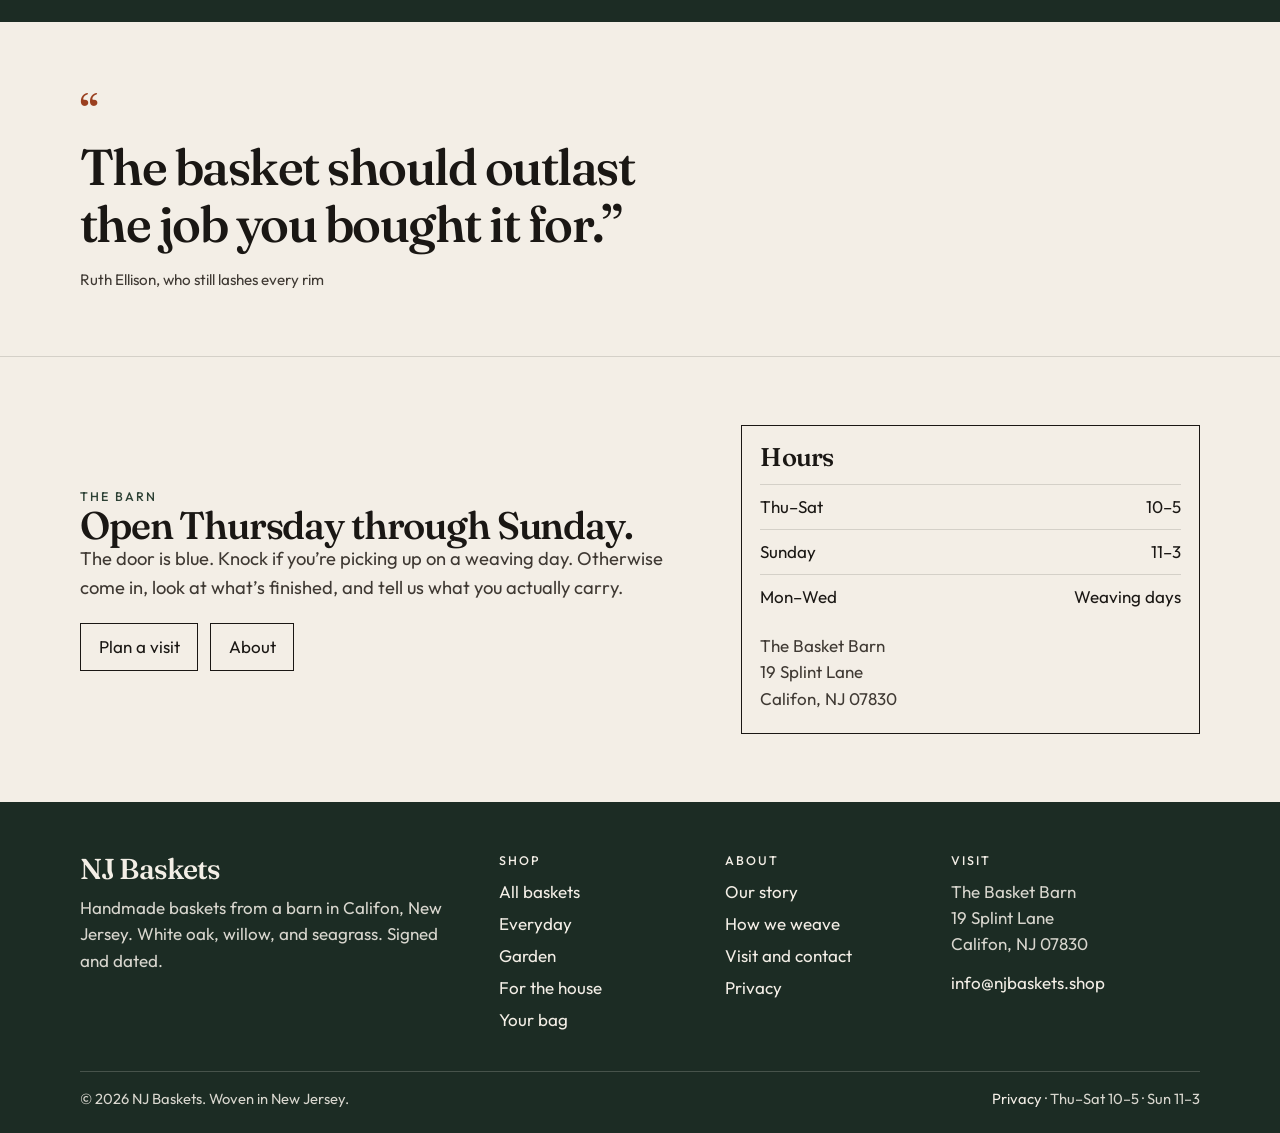
==== commit badb3f17: "update names" ====
--- a/index.html
+++ b/index.html
@@ -30,7 +30,7 @@
       <nav class="site-nav" id="site-nav" aria-label="Primary">
         <a href="shop.html">Shop</a>
         <a href="craft.html">The craft</a>
-        <a href="about.html">Workshop</a>
+        <a href="about.html">About</a>
         <a href="visit.html">Visit</a>
       </nav>
       <a class="bag-link" href="cart.html">Bag <span class="bag-count" data-cart-count>0</span></a>
@@ -77,7 +77,7 @@
           </div>
           <a href="shop.html">All baskets</a>
         </div>
-        <noscript class="noscript">The basket pictures need JavaScript. Write <a href="mailto:info@nj-baskets-handmade.boutique">info@nj-baskets-handmade.boutique</a> and we’ll tell you what’s on the bench.</noscript>
+        <noscript class="noscript">The basket pictures need JavaScript. Write <a href="mailto:info@njbaskets.shop">info@njbaskets.shop</a> and we’ll tell you what’s on the bench.</noscript>
         <div id="featured" class="featured-grid"></div>
         <div class="also">
           <p class="kicker">Also this season</p>
@@ -161,7 +161,7 @@
           <p class="lede">The door is blue. Knock if you’re picking up on a weaving day. Otherwise come in, look at what’s finished, and tell us what you actually carry.</p>
           <div class="actions" style="margin-top:1.25rem">
             <a class="btn" href="visit.html">Plan a visit</a>
-            <a class="btn" href="about.html">The workshop</a>
+            <a class="btn" href="about.html">About</a>
           </div>
         </div>
         <div class="hours-card">
@@ -194,7 +194,7 @@
           </ul>
         </div>
         <div>
-          <h2>Workshop</h2>
+          <h2>About</h2>
           <ul>
             <li><a href="about.html">Our story</a></li>
             <li><a href="craft.html">How we weave</a></li>
@@ -205,7 +205,7 @@
         <div>
           <h2>Visit</h2>
           <p>The Basket Barn<br>19 Splint Lane<br>Califon, NJ 07830</p>
-          <p style="margin-top:0.75rem"><a href="mailto:info@nj-baskets-handmade.boutique">info@nj-baskets-handmade.boutique</a></p>
+          <p style="margin-top:0.75rem"><a href="mailto:info@njbaskets.shop">info@njbaskets.shop</a></p>
         </div>
       </div>
       <div class="footer-base">
